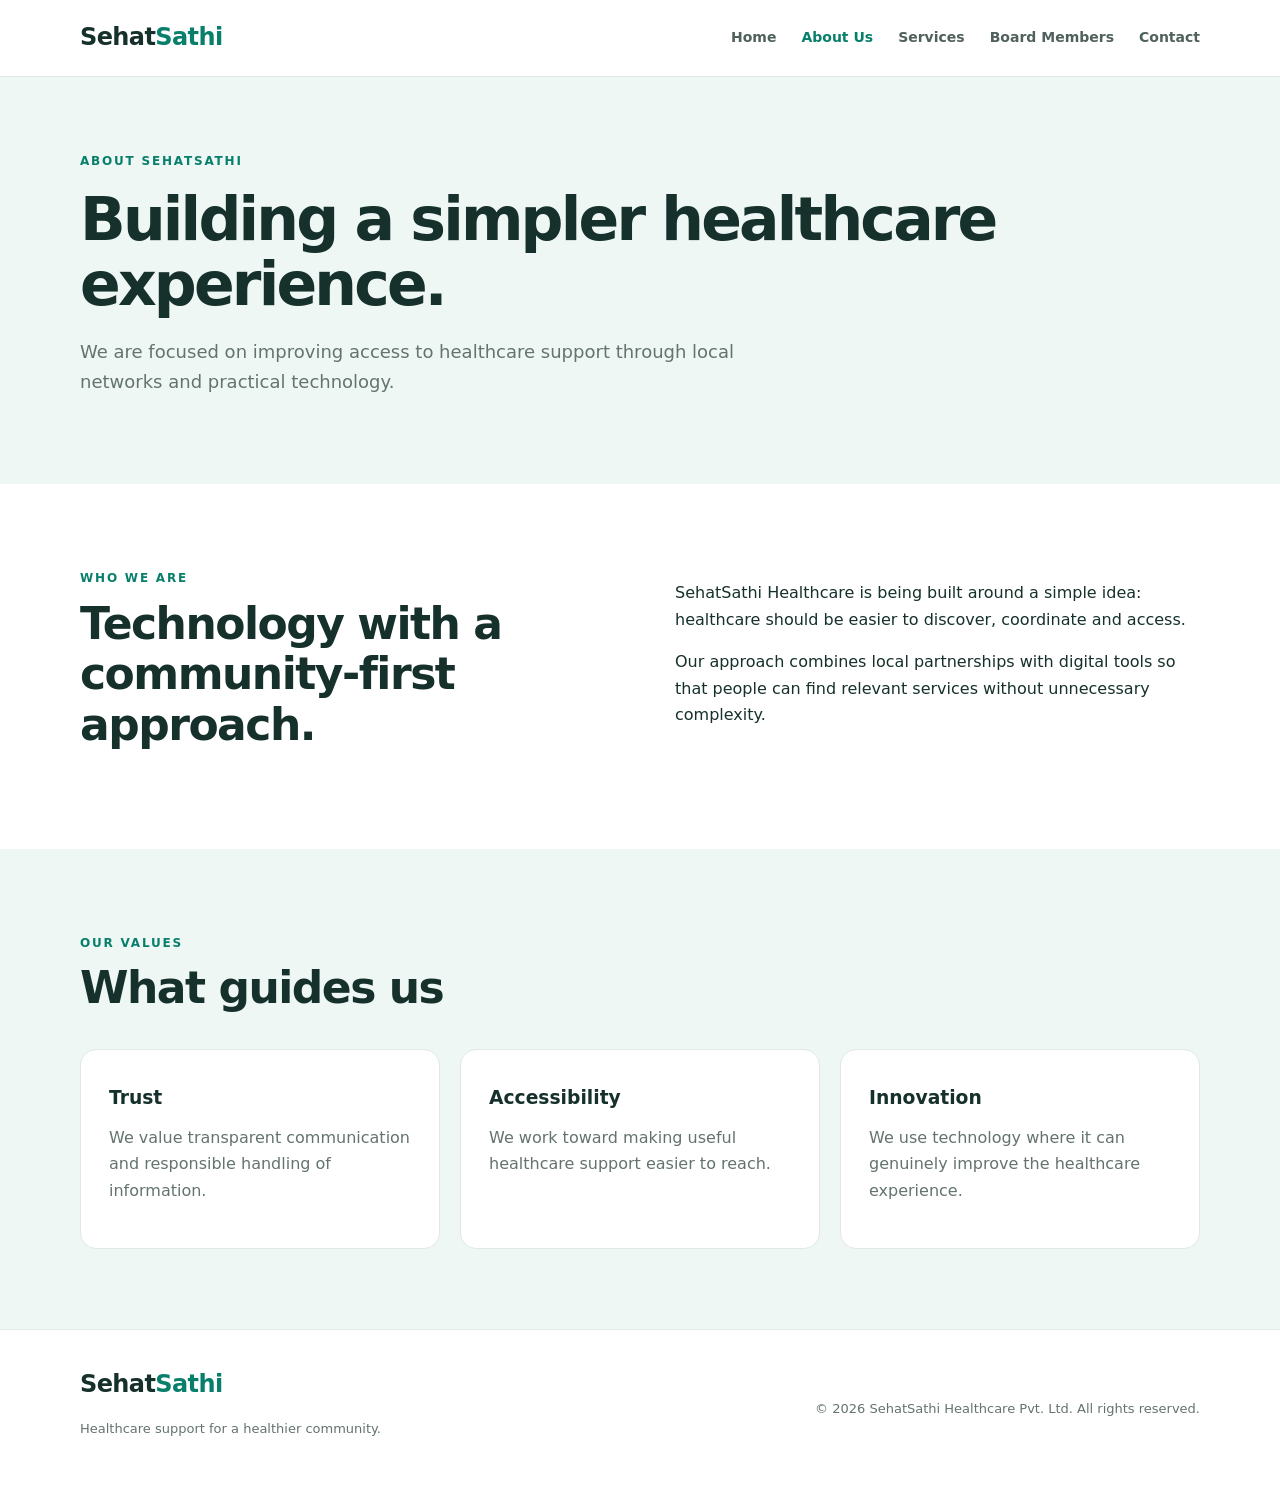
==== about.html @ c3926764 "first commit" ====
<!doctype html>
<html lang="en">
<head>
  <meta charset="utf-8"><meta name="viewport" content="width=device-width, initial-scale=1">
  <title>About Us | SehatSathi</title><meta name="description" content="Learn about SehatSathi Healthcare.">
  <link rel="stylesheet" href="assets/css/style.css">
</head>
<body>
<header class="site-header"><div class="container nav"><a class="logo" href="index.html">Sehat<span>Sathi</span></a><button class="menu-toggle">☰</button><nav><a href="index.html">Home</a><a class="active" href="about.html">About Us</a><a href="services.html">Services</a><a href="board.html">Board Members</a><a href="contact.html">Contact</a></nav></div></header>
<main>
<section class="page-hero"><div class="container"><span class="eyebrow">About SehatSathi</span><h1>Building a simpler healthcare experience.</h1><p>We are focused on improving access to healthcare support through local networks and practical technology.</p></div></section>
<section class="section"><div class="container split"><div><span class="eyebrow">Who we are</span><h2>Technology with a community-first approach.</h2></div><div><p>SehatSathi Healthcare is being built around a simple idea: healthcare should be easier to discover, coordinate and access.</p><p>Our approach combines local partnerships with digital tools so that people can find relevant services without unnecessary complexity.</p></div></div></section>
<section class="section soft"><div class="container"><div class="section-heading"><span class="eyebrow">Our values</span><h2>What guides us</h2></div><div class="cards three"><article class="card"><h3>Trust</h3><p>We value transparent communication and responsible handling of information.</p></article><article class="card"><h3>Accessibility</h3><p>We work toward making useful healthcare support easier to reach.</p></article><article class="card"><h3>Innovation</h3><p>We use technology where it can genuinely improve the healthcare experience.</p></article></div></div></section>
</main>
<footer class="footer"><div class="container footer-grid"><div><div class="logo">Sehat<span>Sathi</span></div><p>Healthcare support for a healthier community.</p></div><div><p>© 2026 SehatSathi Healthcare Pvt. Ltd. All rights reserved.</p></div></div></footer>
<script src="assets/js/main.js"></script>
</body></html>
---- assets/css/style.css ----
:root{--ink:#16302b;--muted:#64736f;--brand:#087f6b;--brand-dark:#056554;--soft:#eef7f4;--white:#fff;--line:#dfe9e6;--shadow:0 18px 50px rgba(22,48,43,.08)}
*{box-sizing:border-box}html{scroll-behavior:smooth}body{margin:0;font-family:Inter,ui-sans-serif,system-ui,-apple-system,BlinkMacSystemFont,"Segoe UI",sans-serif;color:var(--ink);line-height:1.65;background:#fff}a{color:inherit}.container{width:min(1120px,92%);margin:auto}
.site-header{position:sticky;top:0;z-index:10;background:rgba(255,255,255,.96);border-bottom:1px solid var(--line);backdrop-filter:blur(10px)}.nav{min-height:76px;display:flex;align-items:center;justify-content:space-between;gap:24px}.logo{font-size:24px;font-weight:800;letter-spacing:-.6px;text-decoration:none}.logo span{color:var(--brand)}nav{display:flex;gap:25px}nav a{text-decoration:none;color:#50605c;font-weight:600;font-size:14px}nav a:hover,nav a.active{color:var(--brand)}.menu-toggle{display:none;border:0;background:none;font-size:25px}
.hero{padding:90px 0 80px;background:linear-gradient(135deg,#f5fbf9,#fff)}.hero-grid{display:grid;grid-template-columns:1.35fr .65fr;gap:70px;align-items:center}.eyebrow{text-transform:uppercase;letter-spacing:1.8px;font-size:12px;font-weight:800;color:var(--brand)}h1{font-size:clamp(42px,6vw,70px);line-height:1.08;letter-spacing:-2.8px;margin:14px 0 20px}h2{font-size:clamp(30px,4vw,44px);line-height:1.15;letter-spacing:-1.5px;margin:8px 0 18px}h3{line-height:1.25;margin:8px 0 10px}.lead{font-size:19px;color:var(--muted);max-width:700px}.actions{display:flex;gap:12px;margin-top:30px}.btn{display:inline-block;border-radius:9px;padding:12px 20px;text-decoration:none;font-weight:750;border:1px solid transparent;cursor:pointer;font-size:15px}.btn.primary{background:var(--brand);color:#fff}.btn.primary:hover{background:var(--brand-dark)}.btn.secondary{border-color:var(--line);background:#fff}.hero-card{padding:36px;border:1px solid var(--line);border-radius:20px;background:#fff;box-shadow:var(--shadow)}.hero-icon{width:58px;height:58px;border-radius:16px;background:var(--soft);color:var(--brand);font-size:40px;display:grid;place-items:center;font-weight:700;margin-bottom:20px}
.section{padding:80px 0}.soft{background:var(--soft)}.section-heading{max-width:680px;margin-bottom:35px}.cards{display:grid;gap:20px}.cards.three{grid-template-columns:repeat(3,1fr)}.cards.two{grid-template-columns:repeat(2,1fr)}.card,.person{border:1px solid var(--line);border-radius:16px;padding:28px;background:#fff}.icon{font-size:12px;font-weight:800;color:var(--brand);letter-spacing:1px}.card p,.person p{color:var(--muted)}.split{display:grid;grid-template-columns:1fr 1fr;gap:70px;align-items:start}.page-hero{padding:70px 0;background:var(--soft)}.page-hero h1{font-size:clamp(40px,5vw,60px)}.page-hero p{max-width:700px;color:var(--muted);font-size:18px}.service h2{font-size:28px}.person{text-align:center}.avatar{width:76px;height:76px;margin:0 auto 18px;border-radius:50%;display:grid;place-items:center;background:var(--soft);color:var(--brand);font-weight:800}.person span{font-size:13px;color:var(--brand);font-weight:700}.note{margin-top:28px;color:var(--muted);font-size:14px}.contact-grid{display:grid;grid-template-columns:.8fr 1.2fr;gap:70px}.contact-item{display:flex;flex-direction:column;margin-top:22px}.contact-item a{color:var(--brand);font-weight:700}.contact-form{border:1px solid var(--line);border-radius:16px;padding:30px}.contact-form label{display:block;font-weight:700;margin-bottom:16px}.contact-form input,.contact-form textarea{width:100%;margin-top:7px;padding:12px;border:1px solid #ccd9d5;border-radius:8px;font:inherit}.contact-form input:focus,.contact-form textarea:focus{outline:2px solid #b8ded6;border-color:var(--brand)}.form-note{font-size:12px;color:var(--muted)}.footer{padding:35px 0;border-top:1px solid var(--line)}.footer-grid{display:flex;justify-content:space-between;gap:30px;align-items:center}.footer p{color:var(--muted);font-size:13px}
@media(max-width:800px){nav{display:none;position:absolute;left:0;right:0;top:76px;background:#fff;border-bottom:1px solid var(--line);padding:20px;flex-direction:column}.nav.open nav{display:flex}.menu-toggle{display:block}.hero-grid,.split,.contact-grid{grid-template-columns:1fr;gap:35px}.cards.three,.cards.two{grid-template-columns:1fr}.hero{padding:60px 0}.section{padding:60px 0}.footer-grid{flex-direction:column;align-items:flex-start}}
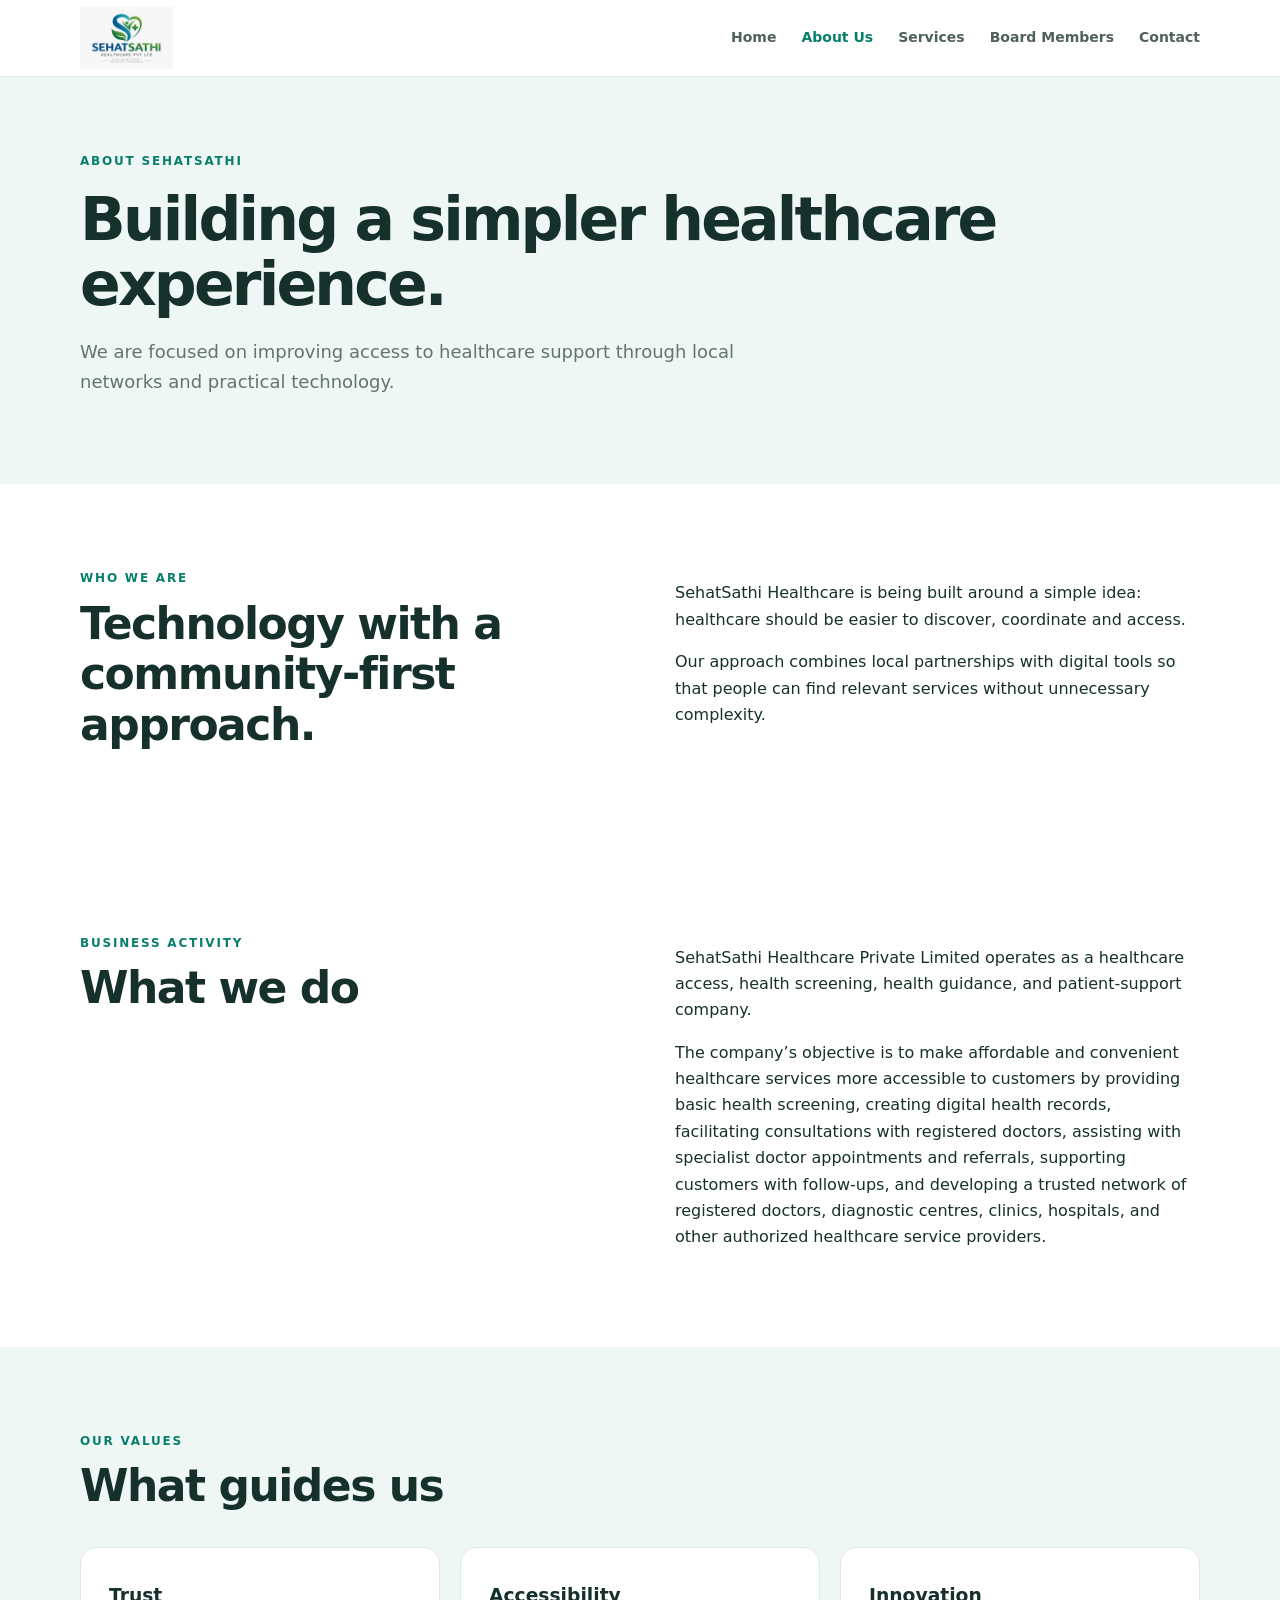
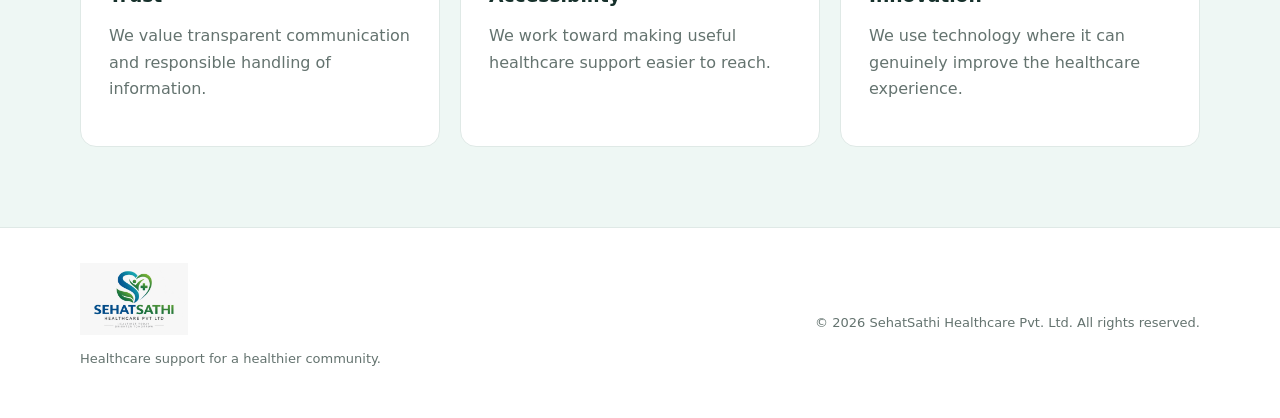
==== commit 5ecb3b7e: "first commit" ====
--- a/about.html
+++ b/about.html
@@ -6,12 +6,13 @@
   <link rel="stylesheet" href="assets/css/style.css">
 </head>
 <body>
-<header class="site-header"><div class="container nav"><a class="logo" href="index.html">Sehat<span>Sathi</span></a><button class="menu-toggle">☰</button><nav><a href="index.html">Home</a><a class="active" href="about.html">About Us</a><a href="services.html">Services</a><a href="board.html">Board Members</a><a href="contact.html">Contact</a></nav></div></header>
+<header class="site-header"><div class="container nav"><a class="logo" href="index.html"><img src="assets/img/logo.jpeg" alt="SehatSathi Healthcare Pvt Ltd"></a><button class="menu-toggle">☰</button><nav><a href="index.html">Home</a><a class="active" href="about.html">About Us</a><a href="services.html">Services</a><a href="board.html">Board Members</a><a href="contact.html">Contact</a></nav></div></header>
 <main>
 <section class="page-hero"><div class="container"><span class="eyebrow">About SehatSathi</span><h1>Building a simpler healthcare experience.</h1><p>We are focused on improving access to healthcare support through local networks and practical technology.</p></div></section>
 <section class="section"><div class="container split"><div><span class="eyebrow">Who we are</span><h2>Technology with a community-first approach.</h2></div><div><p>SehatSathi Healthcare is being built around a simple idea: healthcare should be easier to discover, coordinate and access.</p><p>Our approach combines local partnerships with digital tools so that people can find relevant services without unnecessary complexity.</p></div></div></section>
+<section class="section"><div class="container split"><div><span class="eyebrow">Business activity</span><h2>What we do</h2></div><div><p>SehatSathi Healthcare Private Limited operates as a healthcare access, health screening, health guidance, and patient-support company.</p><p>The company&rsquo;s objective is to make affordable and convenient healthcare services more accessible to customers by providing basic health screening, creating digital health records, facilitating consultations with registered doctors, assisting with specialist doctor appointments and referrals, supporting customers with follow-ups, and developing a trusted network of registered doctors, diagnostic centres, clinics, hospitals, and other authorized healthcare service providers.</p></div></div></section>
 <section class="section soft"><div class="container"><div class="section-heading"><span class="eyebrow">Our values</span><h2>What guides us</h2></div><div class="cards three"><article class="card"><h3>Trust</h3><p>We value transparent communication and responsible handling of information.</p></article><article class="card"><h3>Accessibility</h3><p>We work toward making useful healthcare support easier to reach.</p></article><article class="card"><h3>Innovation</h3><p>We use technology where it can genuinely improve the healthcare experience.</p></article></div></div></section>
 </main>
-<footer class="footer"><div class="container footer-grid"><div><div class="logo">Sehat<span>Sathi</span></div><p>Healthcare support for a healthier community.</p></div><div><p>© 2026 SehatSathi Healthcare Pvt. Ltd. All rights reserved.</p></div></div></footer>
+<footer class="footer"><div class="container footer-grid"><div><div class="logo"><img src="assets/img/logo.jpeg" alt="SehatSathi Healthcare Pvt Ltd"></div><p>Healthcare support for a healthier community.</p></div><div><p>© 2026 SehatSathi Healthcare Pvt. Ltd. All rights reserved.</p></div></div></footer>
 <script src="assets/js/main.js"></script>
 </body></html>
--- a/assets/css/style.css
+++ b/assets/css/style.css
@@ -1,6 +1,6 @@
 :root{--ink:#16302b;--muted:#64736f;--brand:#087f6b;--brand-dark:#056554;--soft:#eef7f4;--white:#fff;--line:#dfe9e6;--shadow:0 18px 50px rgba(22,48,43,.08)}
 *{box-sizing:border-box}html{scroll-behavior:smooth}body{margin:0;font-family:Inter,ui-sans-serif,system-ui,-apple-system,BlinkMacSystemFont,"Segoe UI",sans-serif;color:var(--ink);line-height:1.65;background:#fff}a{color:inherit}.container{width:min(1120px,92%);margin:auto}
-.site-header{position:sticky;top:0;z-index:10;background:rgba(255,255,255,.96);border-bottom:1px solid var(--line);backdrop-filter:blur(10px)}.nav{min-height:76px;display:flex;align-items:center;justify-content:space-between;gap:24px}.logo{font-size:24px;font-weight:800;letter-spacing:-.6px;text-decoration:none}.logo span{color:var(--brand)}nav{display:flex;gap:25px}nav a{text-decoration:none;color:#50605c;font-weight:600;font-size:14px}nav a:hover,nav a.active{color:var(--brand)}.menu-toggle{display:none;border:0;background:none;font-size:25px}
+.site-header{position:sticky;top:0;z-index:10;background:rgba(255,255,255,.96);border-bottom:1px solid var(--line);backdrop-filter:blur(10px)}.nav{min-height:76px;display:flex;align-items:center;justify-content:space-between;gap:24px}.logo{font-size:24px;font-weight:800;letter-spacing:-.6px;text-decoration:none}.logo span{color:var(--brand)}.logo img{height:62px;width:auto;display:block}.footer .logo img{height:72px}nav{display:flex;gap:25px}nav a{text-decoration:none;color:#50605c;font-weight:600;font-size:14px}nav a:hover,nav a.active{color:var(--brand)}.menu-toggle{display:none;border:0;background:none;font-size:25px}
 .hero{padding:90px 0 80px;background:linear-gradient(135deg,#f5fbf9,#fff)}.hero-grid{display:grid;grid-template-columns:1.35fr .65fr;gap:70px;align-items:center}.eyebrow{text-transform:uppercase;letter-spacing:1.8px;font-size:12px;font-weight:800;color:var(--brand)}h1{font-size:clamp(42px,6vw,70px);line-height:1.08;letter-spacing:-2.8px;margin:14px 0 20px}h2{font-size:clamp(30px,4vw,44px);line-height:1.15;letter-spacing:-1.5px;margin:8px 0 18px}h3{line-height:1.25;margin:8px 0 10px}.lead{font-size:19px;color:var(--muted);max-width:700px}.actions{display:flex;gap:12px;margin-top:30px}.btn{display:inline-block;border-radius:9px;padding:12px 20px;text-decoration:none;font-weight:750;border:1px solid transparent;cursor:pointer;font-size:15px}.btn.primary{background:var(--brand);color:#fff}.btn.primary:hover{background:var(--brand-dark)}.btn.secondary{border-color:var(--line);background:#fff}.hero-card{padding:36px;border:1px solid var(--line);border-radius:20px;background:#fff;box-shadow:var(--shadow)}.hero-icon{width:58px;height:58px;border-radius:16px;background:var(--soft);color:var(--brand);font-size:40px;display:grid;place-items:center;font-weight:700;margin-bottom:20px}
-.section{padding:80px 0}.soft{background:var(--soft)}.section-heading{max-width:680px;margin-bottom:35px}.cards{display:grid;gap:20px}.cards.three{grid-template-columns:repeat(3,1fr)}.cards.two{grid-template-columns:repeat(2,1fr)}.card,.person{border:1px solid var(--line);border-radius:16px;padding:28px;background:#fff}.icon{font-size:12px;font-weight:800;color:var(--brand);letter-spacing:1px}.card p,.person p{color:var(--muted)}.split{display:grid;grid-template-columns:1fr 1fr;gap:70px;align-items:start}.page-hero{padding:70px 0;background:var(--soft)}.page-hero h1{font-size:clamp(40px,5vw,60px)}.page-hero p{max-width:700px;color:var(--muted);font-size:18px}.service h2{font-size:28px}.person{text-align:center}.avatar{width:76px;height:76px;margin:0 auto 18px;border-radius:50%;display:grid;place-items:center;background:var(--soft);color:var(--brand);font-weight:800}.person span{font-size:13px;color:var(--brand);font-weight:700}.note{margin-top:28px;color:var(--muted);font-size:14px}.contact-grid{display:grid;grid-template-columns:.8fr 1.2fr;gap:70px}.contact-item{display:flex;flex-direction:column;margin-top:22px}.contact-item a{color:var(--brand);font-weight:700}.contact-form{border:1px solid var(--line);border-radius:16px;padding:30px}.contact-form label{display:block;font-weight:700;margin-bottom:16px}.contact-form input,.contact-form textarea{width:100%;margin-top:7px;padding:12px;border:1px solid #ccd9d5;border-radius:8px;font:inherit}.contact-form input:focus,.contact-form textarea:focus{outline:2px solid #b8ded6;border-color:var(--brand)}.form-note{font-size:12px;color:var(--muted)}.footer{padding:35px 0;border-top:1px solid var(--line)}.footer-grid{display:flex;justify-content:space-between;gap:30px;align-items:center}.footer p{color:var(--muted);font-size:13px}
+.section{padding:80px 0}.soft{background:var(--soft)}.section-heading{max-width:680px;margin-bottom:35px}.cards{display:grid;gap:20px}.cards.three{grid-template-columns:repeat(3,1fr)}.cards.two{grid-template-columns:repeat(2,1fr)}.card,.person{border:1px solid var(--line);border-radius:16px;padding:28px;background:#fff}.icon{font-size:12px;font-weight:800;color:var(--brand);letter-spacing:1px}.card p,.person p{color:var(--muted)}.split{display:grid;grid-template-columns:1fr 1fr;gap:70px;align-items:start}.page-hero{padding:70px 0;background:var(--soft)}.page-hero h1{font-size:clamp(40px,5vw,60px)}.page-hero p{max-width:700px;color:var(--muted);font-size:18px}.service h2{font-size:28px}.person{text-align:center}.avatar{width:76px;height:76px;margin:0 auto 18px;border-radius:50%;display:grid;place-items:center;background:var(--soft);color:var(--brand);font-weight:800;overflow:hidden}.avatar img{width:100%;height:100%;object-fit:cover}.person span{font-size:13px;color:var(--brand);font-weight:700}.note{margin-top:28px;color:var(--muted);font-size:14px}.contact-grid{display:grid;grid-template-columns:.8fr 1.2fr;gap:70px}.contact-item{display:flex;flex-direction:column;margin-top:22px}.contact-item a{color:var(--brand);font-weight:700}.contact-form{border:1px solid var(--line);border-radius:16px;padding:30px}.contact-form label{display:block;font-weight:700;margin-bottom:16px}.contact-form input,.contact-form textarea{width:100%;margin-top:7px;padding:12px;border:1px solid #ccd9d5;border-radius:8px;font:inherit}.contact-form input:focus,.contact-form textarea:focus{outline:2px solid #b8ded6;border-color:var(--brand)}.form-note{font-size:12px;color:var(--muted)}.footer{padding:35px 0;border-top:1px solid var(--line)}.footer-grid{display:flex;justify-content:space-between;gap:30px;align-items:center}.footer p{color:var(--muted);font-size:13px}
 @media(max-width:800px){nav{display:none;position:absolute;left:0;right:0;top:76px;background:#fff;border-bottom:1px solid var(--line);padding:20px;flex-direction:column}.nav.open nav{display:flex}.menu-toggle{display:block}.hero-grid,.split,.contact-grid{grid-template-columns:1fr;gap:35px}.cards.three,.cards.two{grid-template-columns:1fr}.hero{padding:60px 0}.section{padding:60px 0}.footer-grid{flex-direction:column;align-items:flex-start}}
